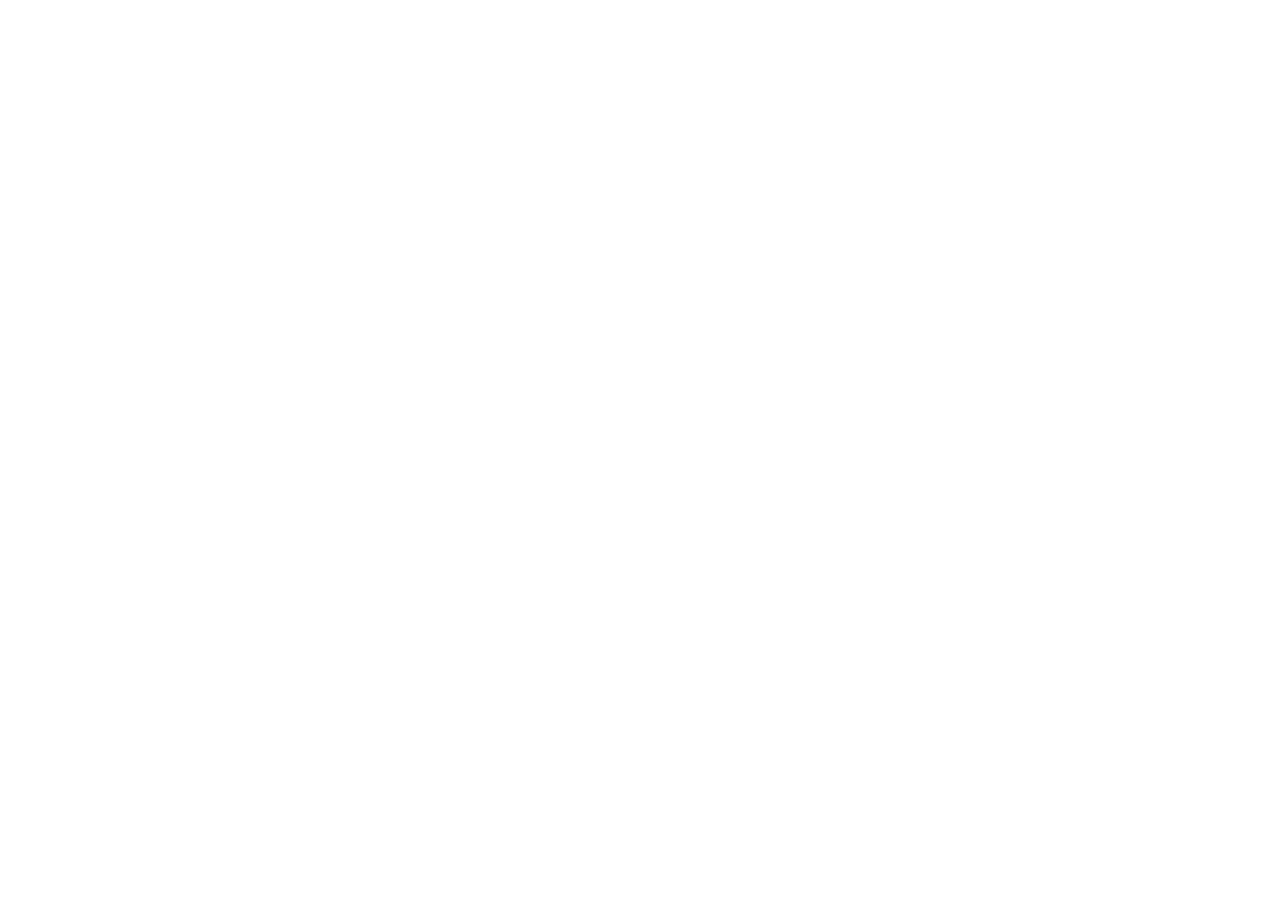
==== index.html @ 0904e7eb "Add initial files" ====
<!DOCTYPE html>
<html lang="en">
<head>
    <meta charset="UTF-8">
    <meta http-equiv="X-UA-Compatible" content="IE=edge">
    <meta name="viewport" content="width=device-width, initial-scale=1.0">
    <title>Document</title>
</head>
<body>
    
</body>
</html>
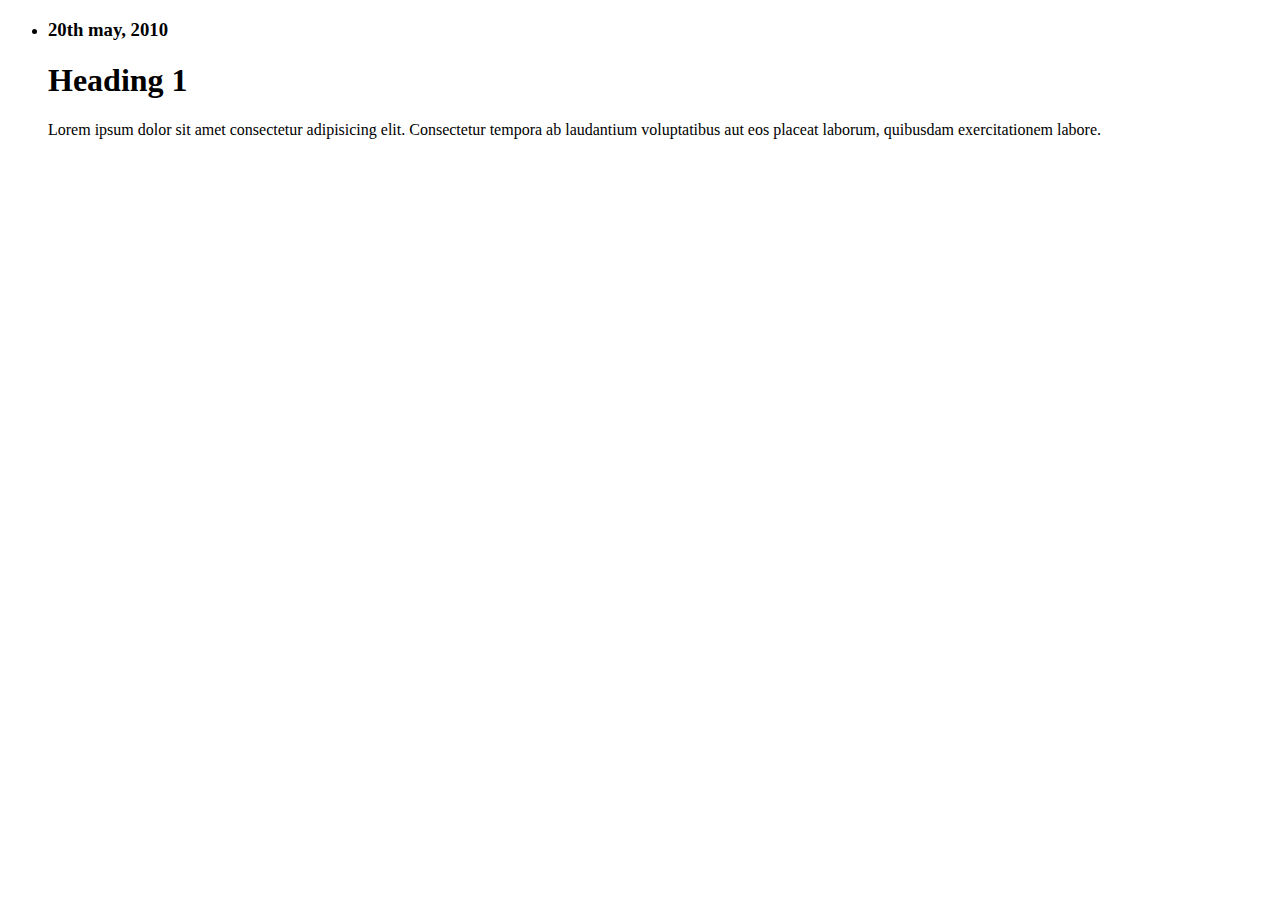
==== commit 8addcc9b: "Adding Information" ====
--- a/index.html
+++ b/index.html
@@ -1,3 +1,4 @@
+
 <!DOCTYPE html>
 <html lang="en">
 <head>
@@ -7,6 +8,22 @@
     <title>Document</title>
 </head>
 <body>
-    
+    <div class="container">
+        <div class="timeline">
+          <ul>
+            <li>
+              <div class="timeline-content">
+                <h3 class="date">20th may, 2010</h3>
+                <h1>Heading 1</h1>
+                <p>Lorem ipsum dolor sit amet consectetur adipisicing elit. Consectetur tempora ab laudantium voluptatibus aut eos placeat laborum, quibusdam exercitationem labore.</p>
+              </div>
+            </li>
+          </ul>
+        </div>
+      </div>
 </body>
-</html>+</html>
+
+
+
+
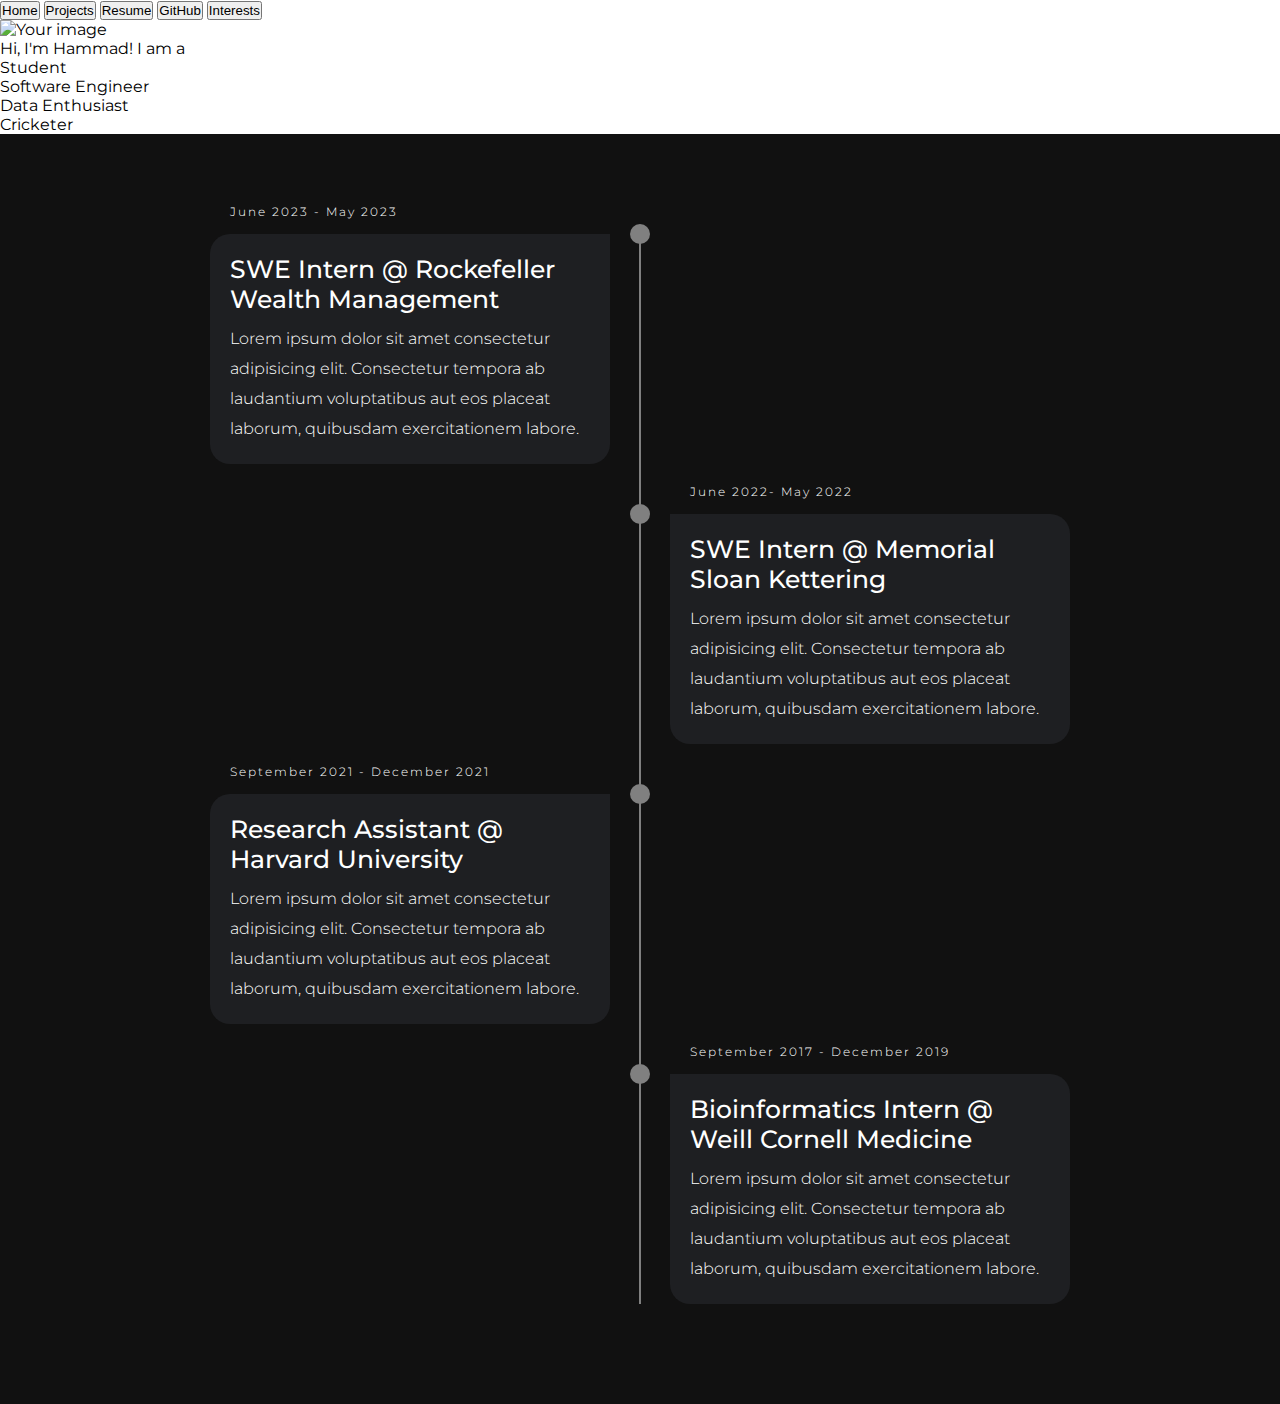
==== commit f5268ca1: "new" ====
--- a/index.html
+++ b/index.html
@@ -6,15 +6,156 @@
     <meta http-equiv="X-UA-Compatible" content="IE=edge">
     <meta name="viewport" content="width=device-width, initial-scale=1.0">
     <title>Document</title>
+    <link rel="stylesheet" type="text/css" href="styles.css">
+
+
+    <script src="https://cdn.jsdelivr.net/npm/typed.js@2.0.11"></script>
+
+
+
 </head>
 <body>
+
+
+    <div class="button-container">
+        <button onclick="goToProj()">Home</button>
+        <script>
+            function goToProj() {
+                var index_link = "Index.html";
+                window.location.href = index_link;
+            }
+        </script>
+
+
+        <button onclick="goToLink()">Projects</button>
+            <script>
+            function goToLink() {
+                var projects_link = "Projects.html";
+                window.location.href = projects_link;
+            }
+            </script>
+
+
+
+        <button onclick="goToPDF()">Resume</button>
+        <script>
+            function goToPDF() {
+                var pdfLink = "Personal_Portfolio/hassanresume.pdf";
+                var link = document.createElement("a");
+                link.href = pdfLink;
+                link.download = "hassanresume.pdf";
+                link.target = "_blank";
+                link.click();
+            }
+
+        </script>
+
+
+
+        <button onclick="goToGitHub()">GitHub</button>
+
+        <script>
+            function goToGitHub() {
+                // Specify the URL of the website you want to link to
+                var websiteLink = "https://github.com/hammadhassanshah";
+        
+                // Open the website in a new tab or window
+                window.open(websiteLink, "_blank");
+            }
+        </script>
+
+
+
+        <button>Interests</button>
+    </div>
+
+
+     <!--
+    <div class="about-me">
+    
+        
+        <div class="text">
+        <h1> Hi, I'm Hammad. A student, developer, brother, mentor, rock climber, and an enthusiastic rock climber. I have loved programming for years and enjoy building multiscale projects for fun as well for the betterment of the world around me.</h1>
+        </div>
+    <div class="line"></div> 
+
+        <div class="image">
+            <img src="images/hassan-modified.png" alt="Your Image">
+    
+        </div>
+
+    </div>
+
+        -->
+
+
+    <div class = "image">
+        <img src="images/hassan-modified.png" alt="Your image">
+    </div>
+
+
+
+
+
+
+
+    <div class="wrapper">
+        <div class="static-txt">Hi, I'm Hammad! I am a </div>
+        <ul class="dynamic-txts">
+          <li><span>Student</span></li>
+          <li><span>Software Engineer</span></li>
+          <li><span>Data Enthusiast</span></li>
+          <li><span>Cricketer</span></li>
+        </ul>
+    </div>
+
+
+
+
+
+
+    <!--
+    <h1 id="typing"></h1>
+
+    <script>
+        var typed = new Typed('#typing', {
+            strings: ["Hi I'm Hammad. Welcome to my website"],
+            typeSpeed: 50,
+            loop: false,
+            loopCount: 0
+        });
+    </script>
+
+-->
+
     <div class="container">
         <div class="timeline">
           <ul>
             <li>
               <div class="timeline-content">
-                <h3 class="date">20th may, 2010</h3>
-                <h1>Heading 1</h1>
+                <h3 class="date">June 2023 - May 2023</h3>
+                <h1>SWE Intern @ Rockefeller Wealth Management</h1>
+                <p>Lorem ipsum dolor sit amet consectetur adipisicing elit. Consectetur tempora ab laudantium voluptatibus aut eos placeat laborum, quibusdam exercitationem labore.</p>
+              </div>
+            </li>
+            <li>
+              <div class="timeline-content">
+                <h3 class="date">June 2022- May 2022</h3>
+                <h1>SWE Intern @ Memorial Sloan Kettering</h1>
+                <p>Lorem ipsum dolor sit amet consectetur adipisicing elit. Consectetur tempora ab laudantium voluptatibus aut eos placeat laborum, quibusdam exercitationem labore.</p>
+              </div>
+            </li>
+            <li>
+              <div class="timeline-content">
+                <h3 class="date">September 2021 - December 2021</h3>
+                <h1>Research Assistant @ Harvard University</h1>
+                <p>Lorem ipsum dolor sit amet consectetur adipisicing elit. Consectetur tempora ab laudantium voluptatibus aut eos placeat laborum, quibusdam exercitationem labore.</p>
+              </div>
+            </li>
+            <li>
+              <div class="timeline-content">
+                <h3 class="date">September 2017 - December 2019</h3>
+                <h1>Bioinformatics Intern @ Weill Cornell Medicine</h1>
                 <p>Lorem ipsum dolor sit amet consectetur adipisicing elit. Consectetur tempora ab laudantium voluptatibus aut eos placeat laborum, quibusdam exercitationem labore.</p>
               </div>
             </li>
--- a/styles.css
+++ b/styles.css
@@ -0,0 +1,111 @@
+@import url("https://fonts.googleapis.com/css2?family=Montserrat:wght@300;500&display=swap");
+* {
+  margin: 0;
+  padding: 0;
+  box-sizing: border-box;
+}
+html {
+  font-family: "Montserrat";
+}
+.container {
+  min-height: 100vh;
+  width: 100%;
+  display: flex;
+  align-items: center;
+  justify-content: center;
+  padding: 100px 0;
+  background-color: #111;
+}
+.timeline {
+  width: 80%;
+  height: auto;
+  max-width: 800px;
+  margin: 0 auto;
+  position: relative;
+}
+
+.timeline ul {
+  list-style: none;
+}
+.timeline ul li {
+  padding: 20px;
+  background-color: #1e1f22;
+  color: white;
+  border-radius: 10px;
+  margin-bottom: 20px;
+}
+.timeline ul li:last-child {
+  margin-bottom: 0;
+}
+.timeline-content h1 {
+  font-weight: 500;
+  font-size: 25px;
+  line-height: 30px;
+  margin-bottom: 10px;
+}
+.timeline-content p {
+  font-size: 16px;
+  line-height: 30px;
+  font-weight: 300;
+}
+.timeline-content .date {
+  font-size: 12px;
+  font-weight: 300;
+  margin-bottom: 10px;
+  letter-spacing: 2px;
+}
+
+
+@media only screen and (min-width: 768px) {
+  .timeline:before {
+    content: "";
+    position: absolute;
+    top: 0;
+    left: 50%;
+    transform: translateX(-50%);
+    width: 2px;
+    height: 100%;
+    background-color: gray;
+  }
+  .timeline ul li {
+    width: 50%;
+    position: relative;
+    margin-bottom: 50px;
+  }
+  .timeline ul li:nth-child(odd) {
+    float: left;
+    clear: right;
+    transform: translateX(-30px);
+    border-radius: 20px 0px 20px 20px;
+  }
+  .timeline ul li:nth-child(even) {
+    float: right;
+    clear: left;
+    transform: translateX(30px);
+    border-radius: 0px 20px 20px 20px;
+  }
+  .timeline ul li::before {
+    content: "";
+    position: absolute;
+    height: 20px;
+    width: 20px;
+    border-radius: 50%;
+    background-color: gray;
+    top: 0px;
+  }
+  .timeline ul li:nth-child(odd)::before {
+    transform: translate(50%, -50%);
+    right: -30px;
+  }
+  .timeline ul li:nth-child(even)::before {
+    transform: translate(-50%, -50%);
+    left: -30px;
+  }
+  .timeline-content .date {
+    position: absolute;
+    top: -30px;
+  }
+  .timeline ul li:hover::before {
+    background-color: aqua;
+  }
+}
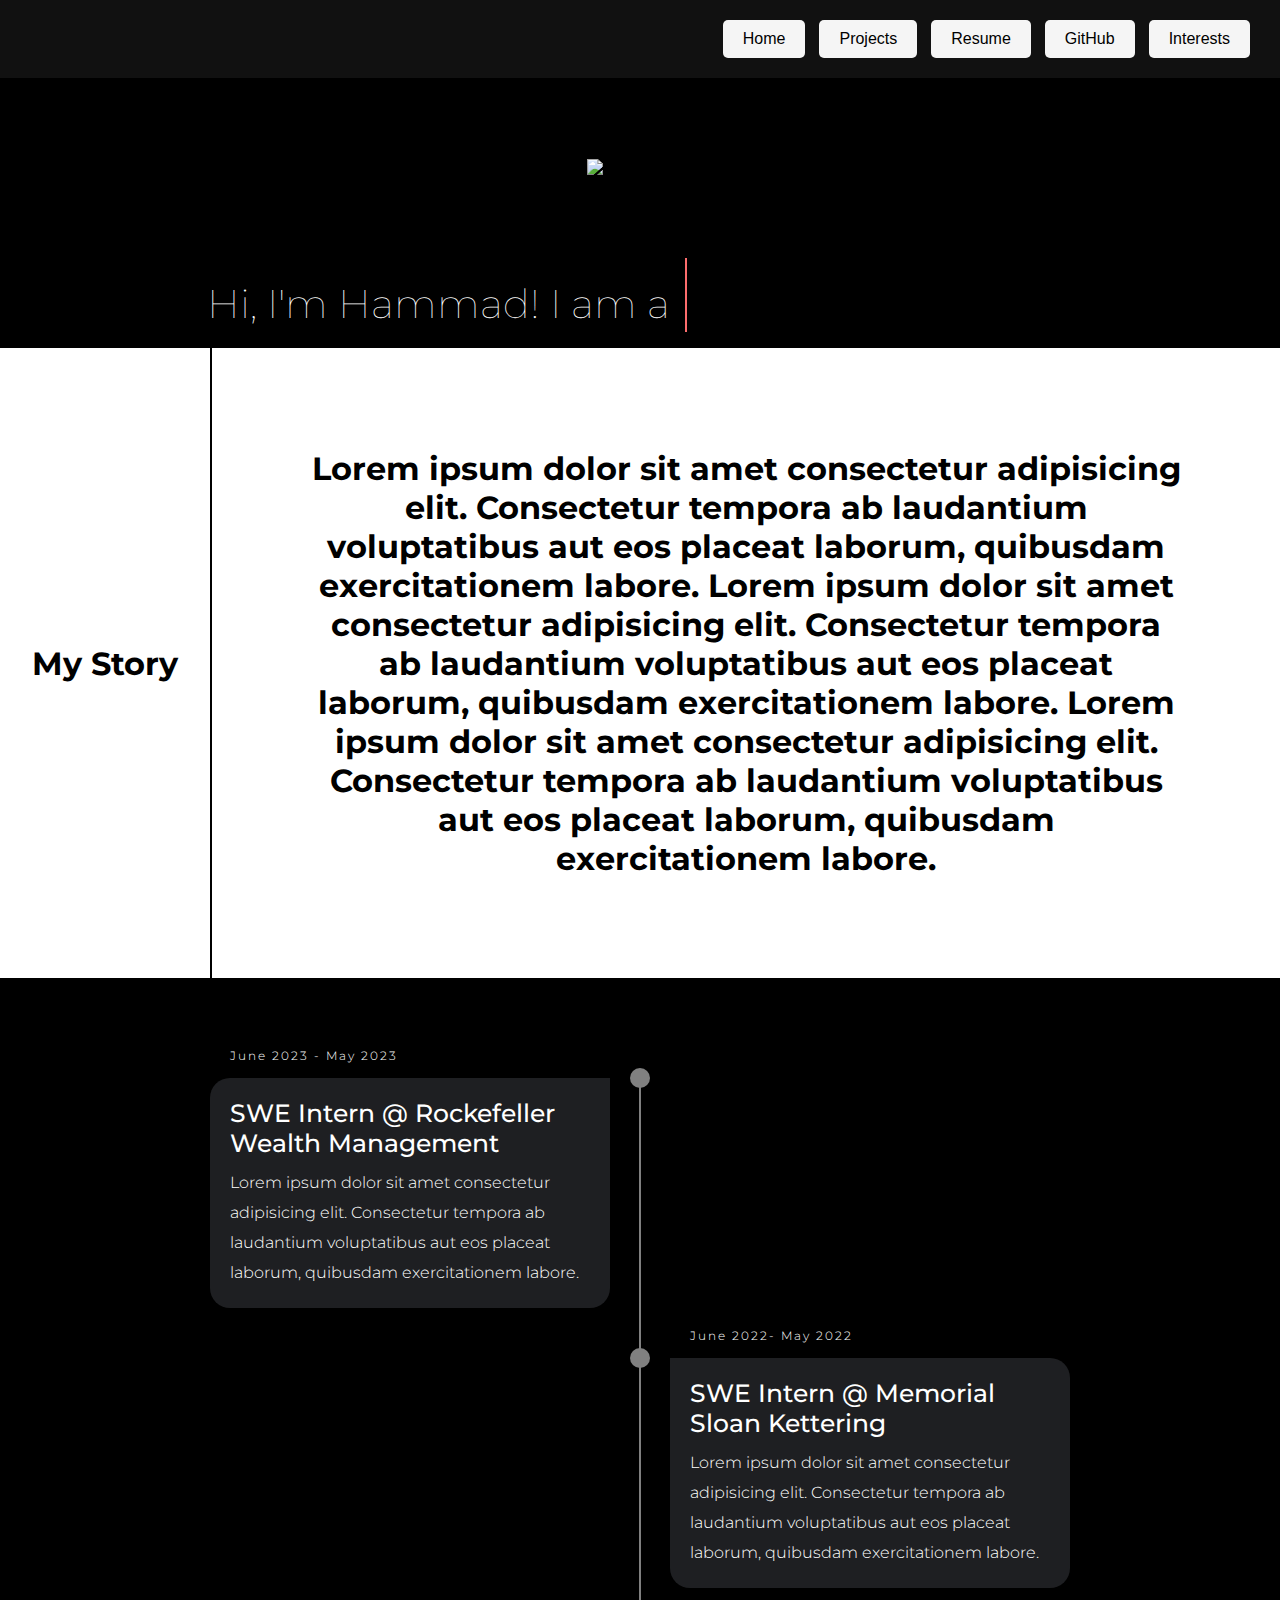
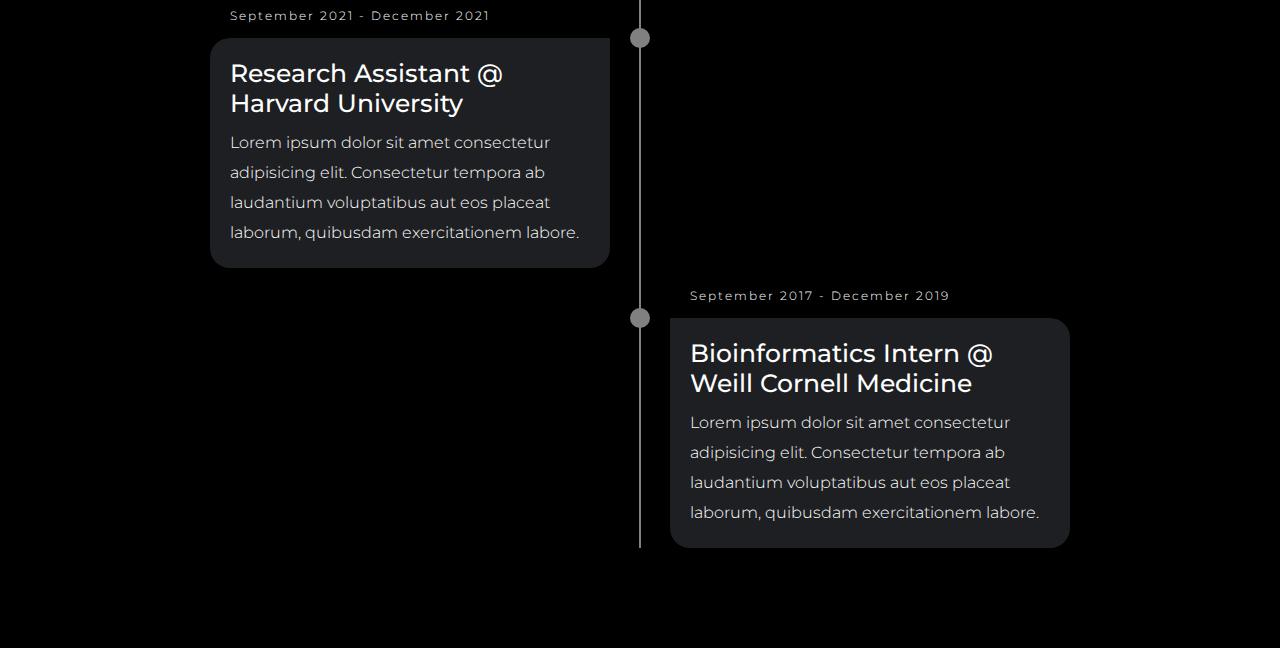
==== commit 6face8e1: "changes" ====
--- a/index.html
+++ b/index.html
@@ -112,6 +112,39 @@
 
 
 
+    <div class="page-wrapper">
+        <div class="left-section">
+            <h1>My Story</h1>
+        </div>
+            <div class="divider"></div>
+        <div class="right-section">
+            <h1>Lorem ipsum dolor sit amet consectetur adipisicing elit. Consectetur tempora ab laudantium voluptatibus aut eos placeat laborum, quibusdam exercitationem labore. Lorem ipsum dolor sit amet consectetur adipisicing elit. Consectetur tempora ab laudantium voluptatibus aut eos placeat laborum, quibusdam exercitationem labore.
+                Lorem ipsum dolor sit amet consectetur adipisicing elit. Consectetur tempora ab laudantium voluptatibus aut eos placeat laborum, quibusdam exercitationem labore.
+            </h1>
+        </div>
+    </div>
+
+
+
+
+
+
+
+
+
+
+
+
+
+
+
+
+
+
+
+
+
+
 
 
     <!--
--- a/styles.css
+++ b/styles.css
@@ -7,6 +7,188 @@
 html {
   font-family: "Montserrat";
 }
+
+.button-container {
+    text-align: right;
+    padding: 20px;
+    background-color: #111;
+
+}
+
+
+
+.wrapper{
+  display: flex;
+  margin: 0;
+  padding: 0;
+  box-sizing: border-box;
+  font-family: "Montserrat";
+  display: flex;
+  align-items: center;
+  justify-content: center;
+  min-height: 10vh;
+  background: black;
+}
+.wrapper .static-txt{
+  color: #fff;
+  font-size: 40px;
+  font-weight: 100;
+}
+.wrapper .dynamic-txts{
+  margin-left: 15px;
+  height: 90px;
+  line-height: 90px;
+  overflow: hidden;
+}
+.dynamic-txts li{
+  list-style: none;
+  color: rgb(16, 151, 16);
+  font-size: 40px;
+  font-weight: 300;
+  position: relative;
+  top: 0;
+  animation: slide 12s steps(4) infinite;
+  font-weight: bolder;
+}
+@keyframes slide {
+  100%{
+    top: -360px;
+  }
+}
+.dynamic-txts li span{
+  position: relative;
+  margin: 5px 0;
+  line-height: 10px;
+}
+.dynamic-txts li span::after{
+  content: "";
+  position: absolute;
+  left: 0;
+  height: 150%;
+  width: 100%;
+  background: black;
+  border-left: 2px solid #FC6D6D;
+  animation: typing 3s steps(10) infinite;
+}
+@keyframes typing {
+  40%, 60%{
+    left: calc(100% + 30px);
+  }
+  100%{
+    left: 0;
+  }
+}
+
+
+
+
+
+
+
+
+
+
+.text {
+    flex: 1;
+    text-align: center;
+}
+
+
+.image {
+    display: flex;
+    align-items: center;
+    justify-content: center;
+    min-height: 20vh;
+    background-color: black;
+
+
+}
+
+.image img {
+    max-width: 15%;
+    max-height: 15%;
+    object-fit: cover;
+}
+
+
+
+
+
+.button-container button {
+    padding: 10px 20px;
+    font-size: 16px;
+    background-color: whitesmoke;
+    color: black;
+    border: none;
+    cursor: pointer;
+    margin-right: 10px;
+    border-radius: 5px;
+}
+
+
+
+/* HERE THE ABOUT ME STARTS */
+
+.page-wrapper {
+    display: flex;
+    height: 70vh;
+  }
+  
+  .divider {
+    width: 2px;
+    background-color: black;
+  }
+  
+  .left-section {
+    flex: 1;
+    display: flex;
+    justify-content: center;
+    align-items: center;
+    flex-basis: 5%;
+
+  }
+
+
+  .right-section {
+    flex: 6;
+    display: flex;
+    justify-content: center;
+    align-items: center;
+    text-align: center;
+    font-family: "Montserrat";
+    padding-left: 1in;
+    padding-right: 1in;
+  }
+
+
+
+/* HERE THE ABOUT ME ENDS */
+
+
+
+
+
+
+
+
+
+
+
+
+
+
+
+
+
+
+
+
+
+
+
+
+
+
 .container {
   min-height: 100vh;
   width: 100%;
@@ -14,7 +196,7 @@
   align-items: center;
   justify-content: center;
   padding: 100px 0;
-  background-color: #111;
+  background-color: black;
 }
 .timeline {
   width: 80%;
@@ -109,3 +291,14 @@
     background-color: aqua;
   }
 }
+
+
+
+
+
+/* PROJECT STYLING */
+
+.proj-txt {
+    color: aquamarine;
+    font-size: large;
+}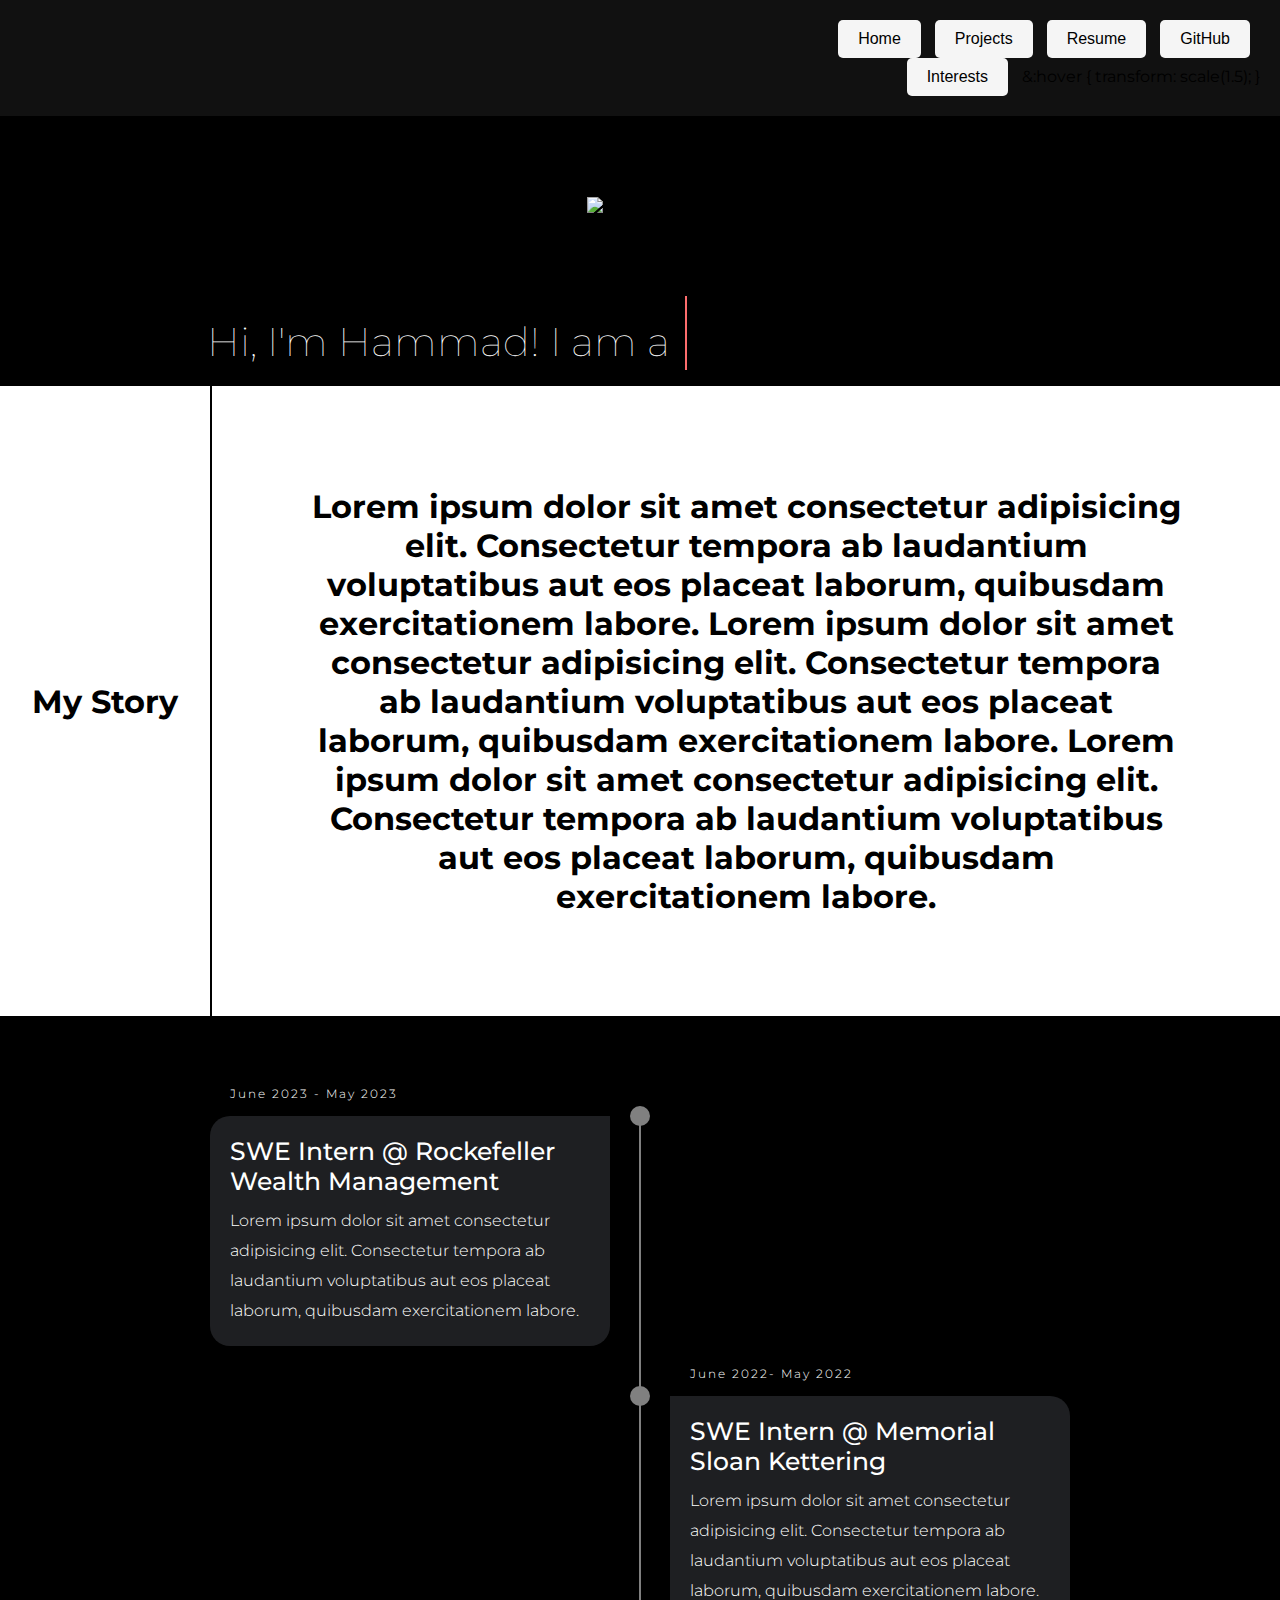
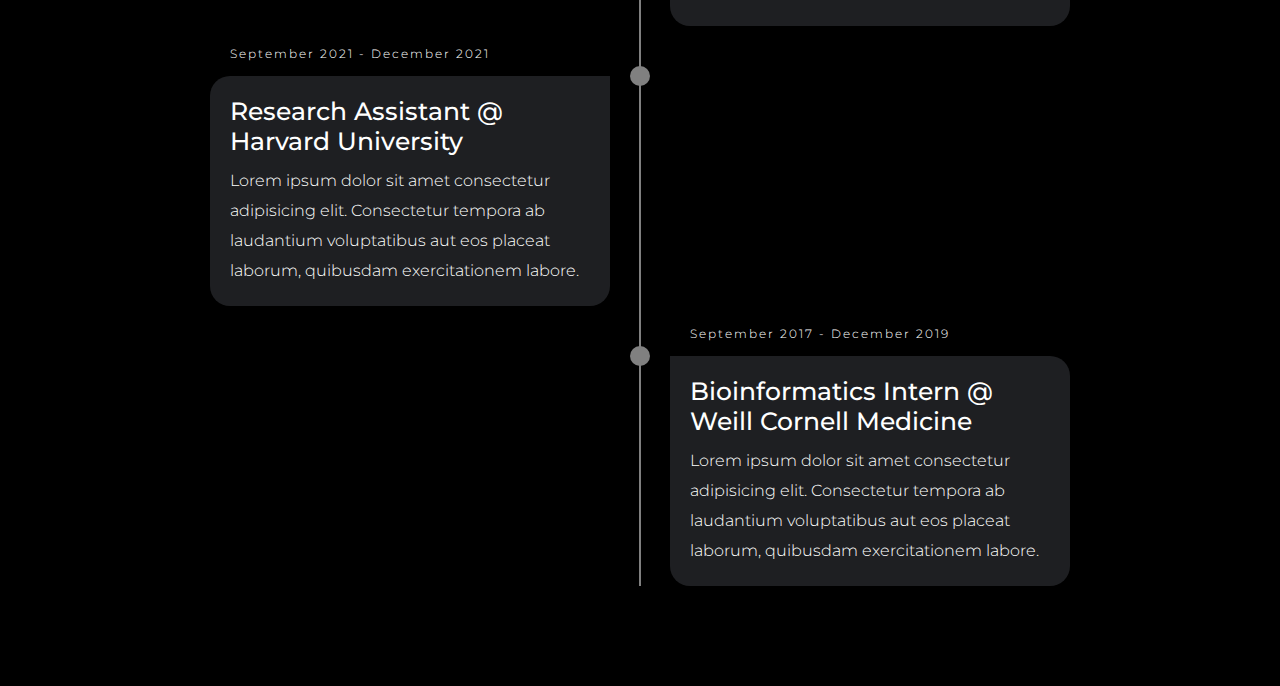
==== commit dc64e036: "added changes" ====
--- a/index.html
+++ b/index.html
@@ -67,6 +67,9 @@
 
 
         <button>Interests</button>
+        &:hover {
+            transform: scale(1.5);
+        }
     </div>
 
 
--- a/styles.css
+++ b/styles.css
@@ -12,6 +12,7 @@
     text-align: right;
     padding: 20px;
     background-color: #111;
+    padding-left: 8in;
 
 }
 
@@ -127,6 +128,16 @@
 
 
 
+.button-container button:hover {
+    transform: scale(1.2);
+    transition: all .2s ease-in-out
+}
+
+
+
+
+
+
 /* HERE THE ABOUT ME STARTS */
 
 .page-wrapper {
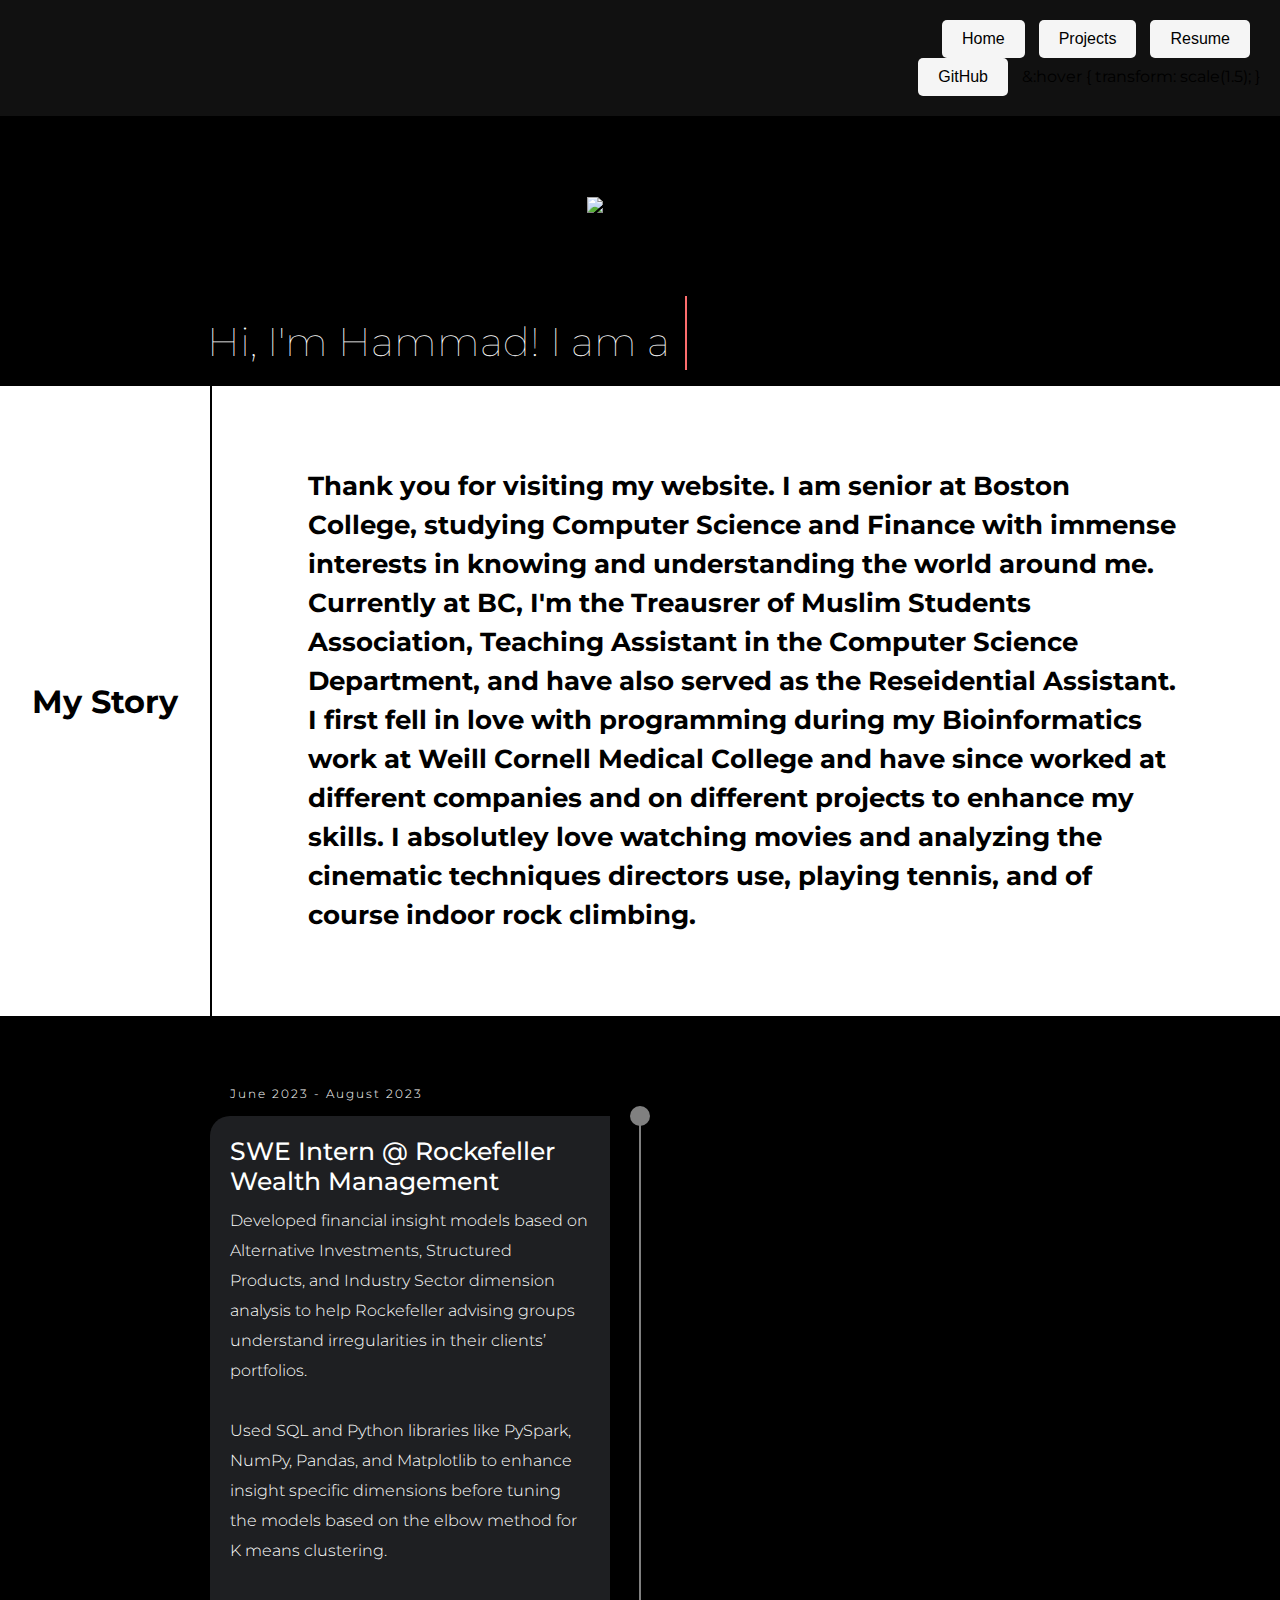
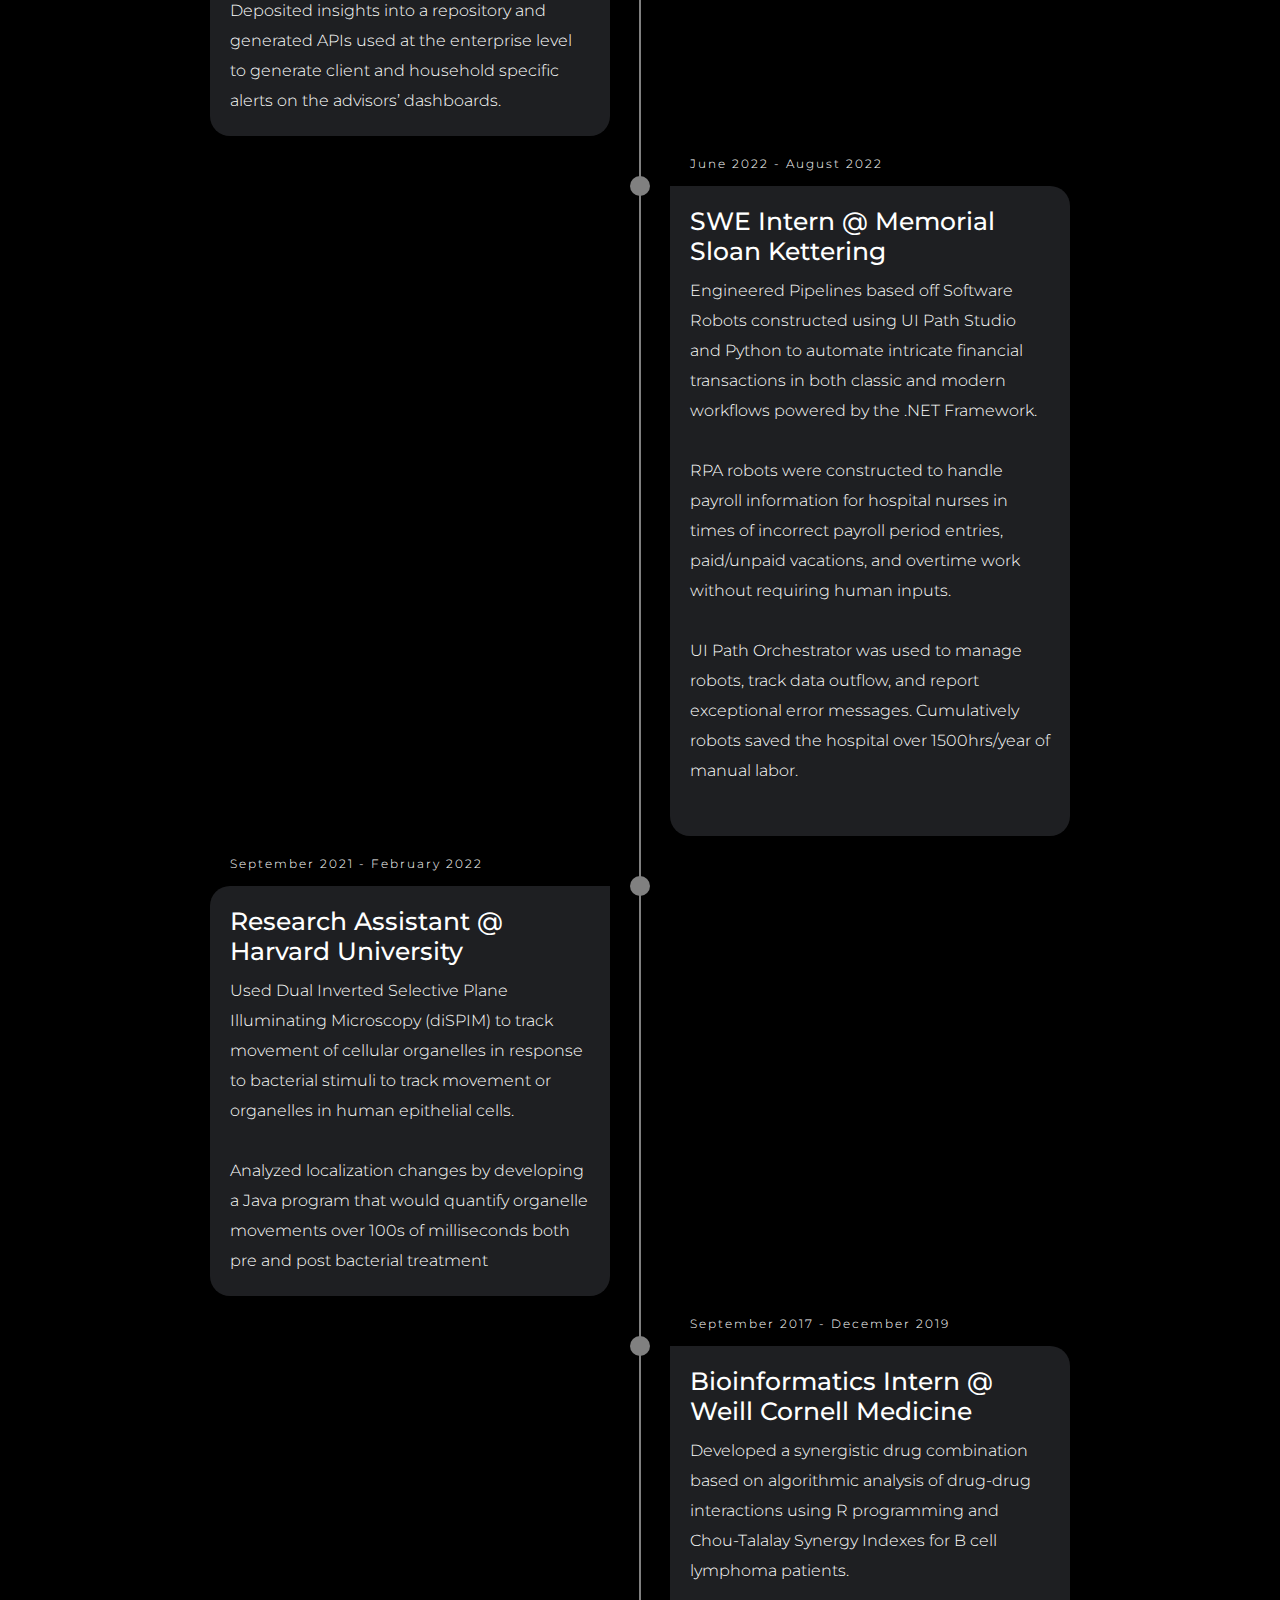
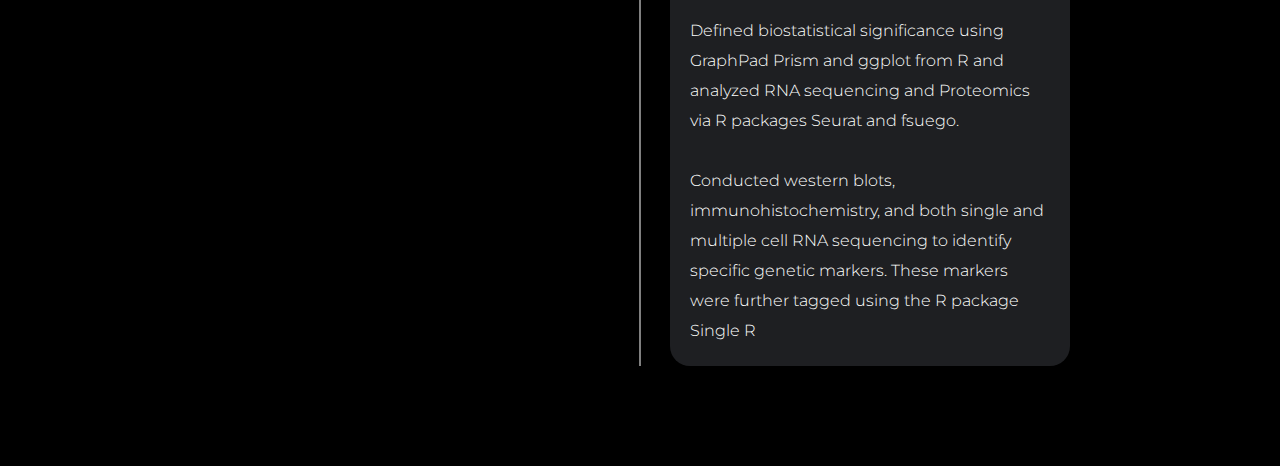
==== commit add0d832: "changess" ====
--- a/index.html
+++ b/index.html
@@ -63,41 +63,16 @@
                 window.open(websiteLink, "_blank");
             }
         </script>
-
-
-
-        <button>Interests</button>
         &:hover {
             transform: scale(1.5);
         }
     </div>
 
 
-     <!--
-    <div class="about-me">
-    
-        
-        <div class="text">
-        <h1> Hi, I'm Hammad. A student, developer, brother, mentor, rock climber, and an enthusiastic rock climber. I have loved programming for years and enjoy building multiscale projects for fun as well for the betterment of the world around me.</h1>
-        </div>
-    <div class="line"></div> 
-
-        <div class="image">
-            <img src="images/hassan-modified.png" alt="Your Image">
-    
-        </div>
-
-    </div>
-
-        -->
-
 
     <div class = "image">
         <img src="images/hassan-modified.png" alt="Your image">
     </div>
-
-
-
 
 
 
@@ -121,8 +96,7 @@
         </div>
             <div class="divider"></div>
         <div class="right-section">
-            <h1>Lorem ipsum dolor sit amet consectetur adipisicing elit. Consectetur tempora ab laudantium voluptatibus aut eos placeat laborum, quibusdam exercitationem labore. Lorem ipsum dolor sit amet consectetur adipisicing elit. Consectetur tempora ab laudantium voluptatibus aut eos placeat laborum, quibusdam exercitationem labore.
-                Lorem ipsum dolor sit amet consectetur adipisicing elit. Consectetur tempora ab laudantium voluptatibus aut eos placeat laborum, quibusdam exercitationem labore.
+            <h1> Thank you for visiting my website. I am senior at Boston College, studying Computer Science and Finance with immense interests in knowing and understanding the world around me. Currently at BC, I'm the Treausrer of Muslim Students Association, Teaching Assistant in the Computer Science Department, and have also served as the Reseidential Assistant. I first fell in love with programming during my Bioinformatics work at Weill Cornell Medical College and have since worked at different companies and on different projects to enhance my skills. I absolutley love watching movies and analyzing the cinematic techniques directors use, playing tennis, and of course indoor rock climbing.
             </h1>
         </div>
     </div>
@@ -169,30 +143,49 @@
           <ul>
             <li>
               <div class="timeline-content">
-                <h3 class="date">June 2023 - May 2023</h3>
+                <h3 class="date">June 2023 - August 2023</h3>
                 <h1>SWE Intern @ Rockefeller Wealth Management</h1>
-                <p>Lorem ipsum dolor sit amet consectetur adipisicing elit. Consectetur tempora ab laudantium voluptatibus aut eos placeat laborum, quibusdam exercitationem labore.</p>
+                <p>
+                Developed financial insight models based on Alternative Investments, Structured Products, and Industry Sector dimension analysis to help Rockefeller advising groups understand irregularities in their clients’ portfolios. <br><br>
+                Used SQL and Python libraries like PySpark, NumPy, Pandas, and Matplotlib to enhance insight specific dimensions before tuning the models based on the elbow method for K means clustering. <br><br>
+                Deposited insights into a repository and generated APIs used at the enterprise level to generate client and household specific alerts on the advisors’ dashboards.
+                </p>
               </div>
             </li>
             <li>
               <div class="timeline-content">
-                <h3 class="date">June 2022- May 2022</h3>
+                <h3 class="date">June 2022 - August 2022</h3>
                 <h1>SWE Intern @ Memorial Sloan Kettering</h1>
-                <p>Lorem ipsum dolor sit amet consectetur adipisicing elit. Consectetur tempora ab laudantium voluptatibus aut eos placeat laborum, quibusdam exercitationem labore.</p>
+                <p>
+                Engineered Pipelines based off Software Robots constructed using UI Path Studio and Python to automate intricate financial transactions in both classic and modern workflows powered by the .NET Framework.<br><br>
+                RPA robots were constructed to handle payroll information for hospital nurses in times of incorrect payroll period entries, paid/unpaid vacations, and overtime work without requiring human inputs.<br><br>
+                UI Path Orchestrator was used to manage robots, track data outflow, and report exceptional error messages. Cumulatively robots saved the hospital over 1500hrs/year of manual labor.<br><br>
+
+
+
+                </p>
               </div>
             </li>
             <li>
               <div class="timeline-content">
-                <h3 class="date">September 2021 - December 2021</h3>
+                <h3 class="date">September 2021 - February 2022</h3>
                 <h1>Research Assistant @ Harvard University</h1>
-                <p>Lorem ipsum dolor sit amet consectetur adipisicing elit. Consectetur tempora ab laudantium voluptatibus aut eos placeat laborum, quibusdam exercitationem labore.</p>
+                <p>
+                Used Dual Inverted Selective Plane Illuminating Microscopy (diSPIM) to track movement of cellular organelles in response to bacterial stimuli to track movement or organelles in human epithelial cells.<br><br>
+                Analyzed localization changes by developing a Java program that would quantify organelle movements over 100s of milliseconds both pre and post bacterial treatment
+                </p>
               </div>
             </li>
             <li>
               <div class="timeline-content">
                 <h3 class="date">September 2017 - December 2019</h3>
                 <h1>Bioinformatics Intern @ Weill Cornell Medicine</h1>
-                <p>Lorem ipsum dolor sit amet consectetur adipisicing elit. Consectetur tempora ab laudantium voluptatibus aut eos placeat laborum, quibusdam exercitationem labore.</p>
+                <p>
+                Developed a synergistic drug combination based on algorithmic analysis of drug-drug interactions using R programming and Chou-Talalay Synergy Indexes for B cell lymphoma patients. <br><br>
+                Defined biostatistical significance using GraphPad Prism and ggplot from R and analyzed RNA sequencing and Proteomics via R packages Seurat and fsuego.<br><br>
+                Conducted western blots, immunohistochemistry, and both single and multiple cell RNA sequencing to identify specific genetic markers. These markers were further tagged using the R package Single R
+
+                </p>
               </div>
             </li>
           </ul>
--- a/styles.css
+++ b/styles.css
@@ -12,9 +12,14 @@
     text-align: right;
     padding: 20px;
     background-color: #111;
-    padding-left: 8in;
-
-}
+    padding-left: 9in;
+
+}
+
+
+
+
+
 
 
 
@@ -80,15 +85,6 @@
   }
 }
 
-
-
-
-
-
-
-
-
-
 .text {
     flex: 1;
     text-align: center;
@@ -106,8 +102,8 @@
 }
 
 .image img {
-    max-width: 15%;
-    max-height: 15%;
+    max-width: 14%;
+    max-height: 14%;
     object-fit: cover;
 }
 
@@ -135,9 +131,6 @@
 
 
 
-
-
-
 /* HERE THE ABOUT ME STARTS */
 
 .page-wrapper {
@@ -165,36 +158,18 @@
     display: flex;
     justify-content: center;
     align-items: center;
-    text-align: center;
+    text-align: left;
     font-family: "Montserrat";
     padding-left: 1in;
     padding-right: 1in;
+    font-size: 13px;
+    font-family: Montserrat;
+    line-height: 1.5;
   }
 
 
 
 /* HERE THE ABOUT ME ENDS */
-
-
-
-
-
-
-
-
-
-
-
-
-
-
-
-
-
-
-
-
-
 
 
 
@@ -304,9 +279,6 @@
 }
 
 
-
-
-
 /* PROJECT STYLING */
 
 .proj-txt {
